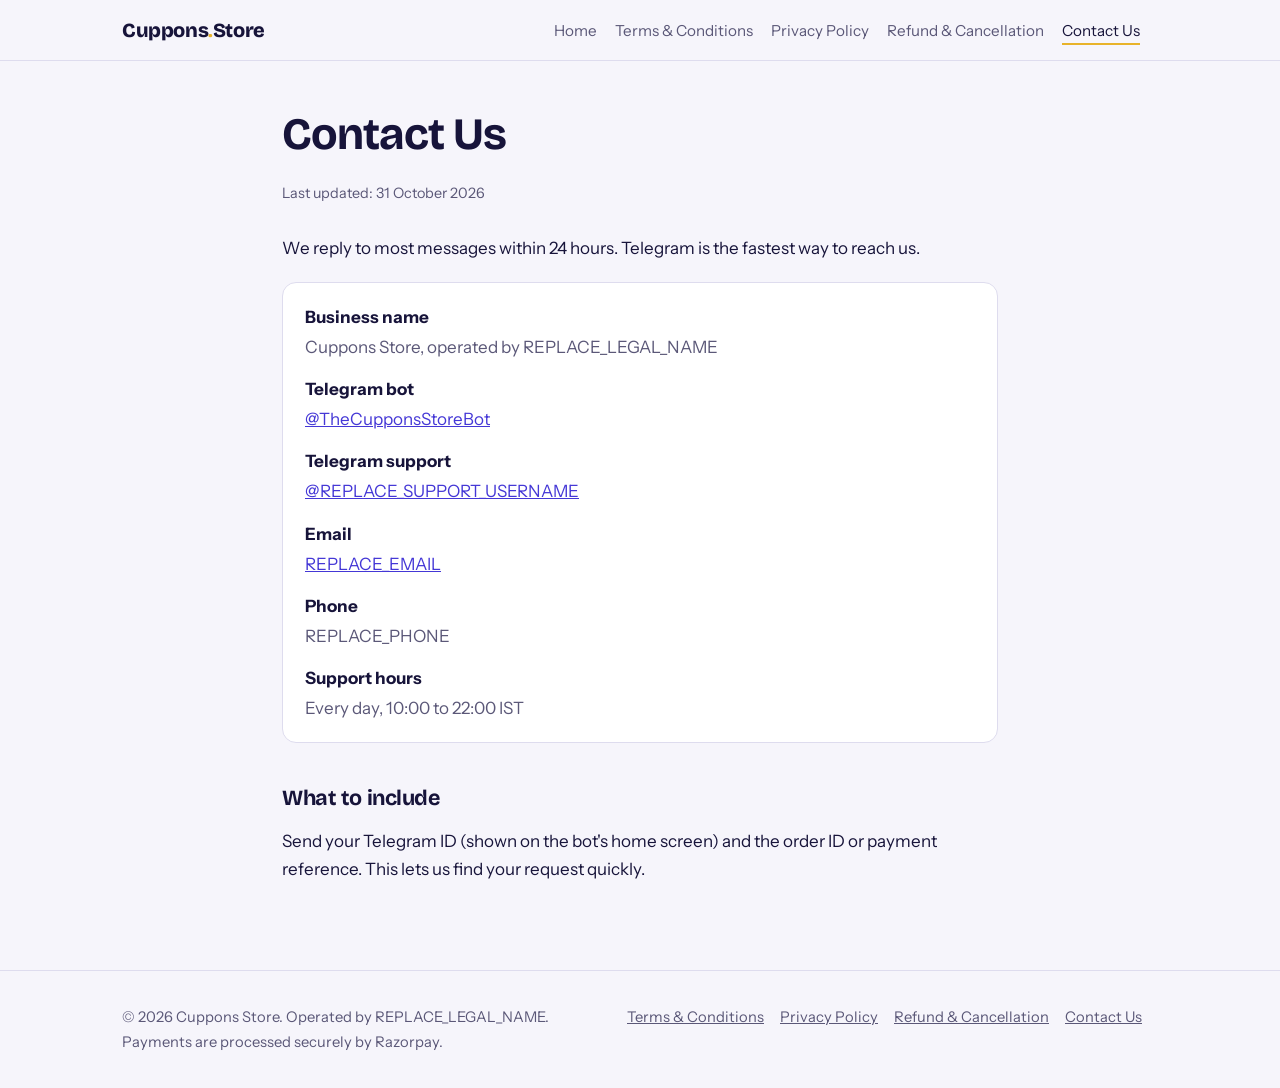
==== contact.html @ 00a3eac1 "Add files via upload" ====
<!doctype html>
<html lang="en"><head><meta charset="utf-8">
<meta name="viewport" content="width=device-width,initial-scale=1">
<title>Contact Us | Cuppons Store</title>
<meta name="description" content="Contact details for Cuppons Store.">
<link rel="preconnect" href="https://fonts.googleapis.com"><link rel="preconnect" href="https://fonts.gstatic.com" crossorigin>
<link href="https://fonts.googleapis.com/css2?family=Bricolage+Grotesque:wght@600;800&family=Instrument+Sans:wght@400;600;700&display=swap" rel="stylesheet">
<link rel="stylesheet" href="style.css">
</head><body>
<header class="top"><div class="wrap"><a class="logo" href="index.html">Cuppons<b>.</b>Store</a><nav aria-label="Main"><a href="index.html">Home</a><a href="terms.html">Terms & Conditions</a><a href="privacy.html">Privacy Policy</a><a href="refund.html">Refund & Cancellation</a><a href="contact.html" aria-current="page">Contact Us</a></nav></div></header>
<main class="doc"><div class="wrap"><h1>Contact Us</h1><p class="upd">Last updated: 31 October 2026</p>
<p>We reply to most messages within 24 hours. Telegram is the fastest way to reach us.</p>
<div class="card"><dl>
<dt>Business name</dt><dd>Cuppons Store, operated by REPLACE_LEGAL_NAME</dd>
<dt>Telegram bot</dt><dd><a href="https://t.me/TheCupponsStoreBot">@TheCupponsStoreBot</a></dd>
<dt>Telegram support</dt><dd><a href="https://t.me/REPLACE_SUPPORT_USERNAME">@REPLACE_SUPPORT_USERNAME</a></dd>
<dt>Email</dt><dd><a href="mailto:REPLACE_EMAIL">REPLACE_EMAIL</a></dd>
<dt>Phone</dt><dd>REPLACE_PHONE</dd>
<dt>Support hours</dt><dd>Every day, 10:00 to 22:00 IST</dd>
</dl></div>
<h2>What to include</h2>
<p>Send your Telegram ID (shown on the bot's home screen) and the order ID or payment reference. This lets us find your request quickly.</p>
</div></main>
<footer><div class="wrap"><div>&copy; 2026 Cuppons Store. Operated by REPLACE_LEGAL_NAME.<br>Payments are processed securely by Razorpay.</div><div><a href="terms.html">Terms & Conditions</a><a href="privacy.html">Privacy Policy</a><a href="refund.html">Refund & Cancellation</a><a href="contact.html">Contact Us</a></div></div></footer>
</body></html>
---- style.css ----
:root{--bg:#f6f5fb;--panel:#fff;--ink:#17143a;--mute:#5b5878;--line:#dedcee;--brand:#4437d6;--brand-ink:#fff;--gold:#e8b32a;--chat:#17143a;--chat-in:#2a2660;--chat-out:#4437d6}
@media (prefers-color-scheme:dark){:root{--bg:#0f0d28;--panel:#181540;--ink:#f1efff;--mute:#a9a5d1;--line:#2c2860;--brand:#8c82ff;--brand-ink:#0f0d28;--gold:#f2c14e;--chat:#0a0919;--chat-in:#23205a;--chat-out:#4437d6}}
*{box-sizing:border-box}html{scroll-behavior:smooth}
body{margin:0;background:var(--bg);color:var(--ink);font:17px/1.65 "Instrument Sans",system-ui,-apple-system,"Segoe UI",Roboto,sans-serif;-webkit-text-size-adjust:100%}
h1,h2,h3{font-family:"Bricolage Grotesque","Instrument Sans",system-ui,sans-serif;line-height:1.12;letter-spacing:-.02em;margin:0 0 .5em}
a{color:var(--brand)}a:focus-visible,.btn:focus-visible{outline:3px solid var(--gold);outline-offset:3px;border-radius:6px}
.wrap{max-width:1080px;margin:0 auto;padding:0 22px}
header.top{border-bottom:1px solid var(--line)}
header.top .wrap{display:flex;flex-wrap:wrap;gap:10px 28px;align-items:center;justify-content:space-between;padding-top:16px;padding-bottom:16px}
.logo{font:800 1.25rem "Bricolage Grotesque",sans-serif;color:var(--ink);text-decoration:none;letter-spacing:-.02em}
.logo b{color:var(--gold)}
nav a{color:var(--mute);text-decoration:none;margin-right:18px;font-size:.95rem}nav a:hover,nav a[aria-current]{color:var(--ink)}
nav a[aria-current]{border-bottom:2px solid var(--gold);padding-bottom:3px}
.hero{padding:64px 0 56px}
.hero .wrap{display:grid;grid-template-columns:1.15fr .85fr;gap:48px;align-items:center}
.hero h1{font-size:clamp(2.3rem,5.4vw,3.8rem);font-weight:800}
.hero p.lead{font-size:1.2rem;color:var(--mute);max-width:34em}
.btn{display:inline-block;background:var(--brand);color:var(--brand-ink);padding:14px 24px;border-radius:12px;font-weight:700;text-decoration:none;margin:10px 12px 0 0}
.btn.ghost{background:transparent;color:var(--ink);border:1.5px solid var(--line)}
.chat{background:var(--chat);border-radius:26px;padding:18px;max-width:380px;margin-left:auto;box-shadow:0 18px 40px -18px rgba(23,20,58,.45);color:#f1efff;font-size:.92rem}
.chat .bar{font-weight:700;padding:2px 4px 12px;border-bottom:1px solid #ffffff1f;margin-bottom:14px}.chat .bar small{display:block;font-weight:400;color:#a9a5d1}
.msg{padding:10px 14px;border-radius:16px;margin:0 0 10px;max-width:88%;line-height:1.45}
.msg.in{background:var(--chat-in);border-bottom-left-radius:5px}.msg.out{background:var(--chat-out);margin-left:auto;border-bottom-right-radius:5px}
.msg b{color:var(--gold)}
section.block{padding:56px 0;border-top:1px solid var(--line)}
section.block h2{font-size:clamp(1.6rem,3.4vw,2.2rem)}
.steps{list-style:none;counter-reset:s;padding:0;margin:26px 0 0;display:grid;grid-template-columns:repeat(4,1fr);gap:18px}
.steps li{counter-increment:s;background:var(--panel);border:1px solid var(--line);border-radius:14px;padding:18px}
.steps li::before{content:counter(s);display:inline-grid;place-items:center;width:30px;height:30px;border-radius:50%;background:var(--gold);color:#17143a;font-weight:800;margin-bottom:10px}
.steps h3{font-size:1.05rem;margin:0 0 .3em}.steps p{margin:0;color:var(--mute);font-size:.95rem}
.two{display:grid;grid-template-columns:1fr 1fr;gap:40px}
.facts{margin:0;padding:0;list-style:none}.facts li{padding:12px 0;border-bottom:1px solid var(--line)}.facts li:last-child{border:0}
.facts b{display:block}
main.doc{padding:48px 0 70px}main.doc .wrap{max-width:760px}
main.doc h1{font-size:clamp(2rem,4.5vw,2.8rem)}main.doc h2{font-size:1.35rem;margin-top:2em}
main.doc .upd{color:var(--mute);font-size:.9rem;margin-bottom:2em}
main.doc li{margin:.3em 0}
.card{background:var(--panel);border:1px solid var(--line);border-radius:14px;padding:6px 22px;margin:20px 0}
.card dl{margin:0}.card dt{font-weight:700;margin-top:14px}.card dd{margin:2px 0 14px;color:var(--mute)}
footer{border-top:1px solid var(--line);padding:34px 0;color:var(--mute);font-size:.92rem}
footer .wrap{display:flex;flex-wrap:wrap;gap:14px 30px;justify-content:space-between}footer a{color:var(--mute);margin-right:16px}
@media(max-width:820px){.hero .wrap,.two{grid-template-columns:1fr}.chat{margin:0}.steps{grid-template-columns:1fr 1fr}}
@media(max-width:480px){.steps{grid-template-columns:1fr}.hero{padding-top:40px}}
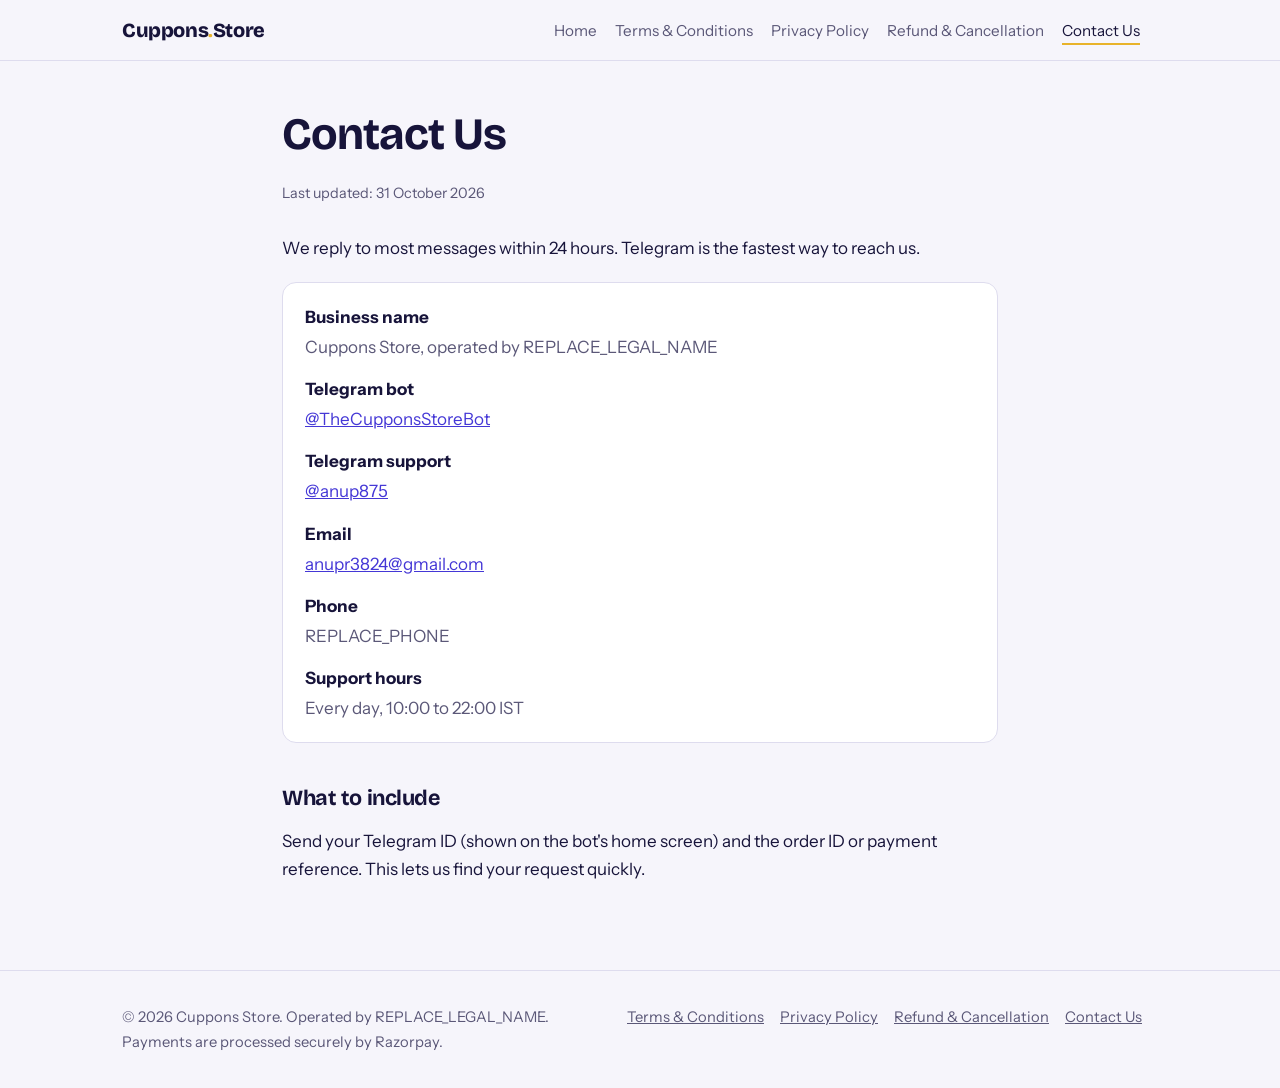
==== commit 10cd27b3: "Update contact.html" ====
--- a/contact.html
+++ b/contact.html
@@ -13,8 +13,8 @@
 <div class="card"><dl>
 <dt>Business name</dt><dd>Cuppons Store, operated by REPLACE_LEGAL_NAME</dd>
 <dt>Telegram bot</dt><dd><a href="https://t.me/TheCupponsStoreBot">@TheCupponsStoreBot</a></dd>
-<dt>Telegram support</dt><dd><a href="https://t.me/REPLACE_SUPPORT_USERNAME">@REPLACE_SUPPORT_USERNAME</a></dd>
-<dt>Email</dt><dd><a href="mailto:REPLACE_EMAIL">REPLACE_EMAIL</a></dd>
+<dt>Telegram support</dt><dd><a href="https://t.me/REPLACE_SUPPORT_USERNAME">@anup875</a></dd>
+<dt>Email</dt><dd><a href="mailto:REPLACE_EMAIL">anupr3824@gmail.com</a></dd>
 <dt>Phone</dt><dd>REPLACE_PHONE</dd>
 <dt>Support hours</dt><dd>Every day, 10:00 to 22:00 IST</dd>
 </dl></div>
@@ -22,4 +22,4 @@
 <p>Send your Telegram ID (shown on the bot's home screen) and the order ID or payment reference. This lets us find your request quickly.</p>
 </div></main>
 <footer><div class="wrap"><div>&copy; 2026 Cuppons Store. Operated by REPLACE_LEGAL_NAME.<br>Payments are processed securely by Razorpay.</div><div><a href="terms.html">Terms & Conditions</a><a href="privacy.html">Privacy Policy</a><a href="refund.html">Refund & Cancellation</a><a href="contact.html">Contact Us</a></div></div></footer>
-</body></html>+</body></html>
